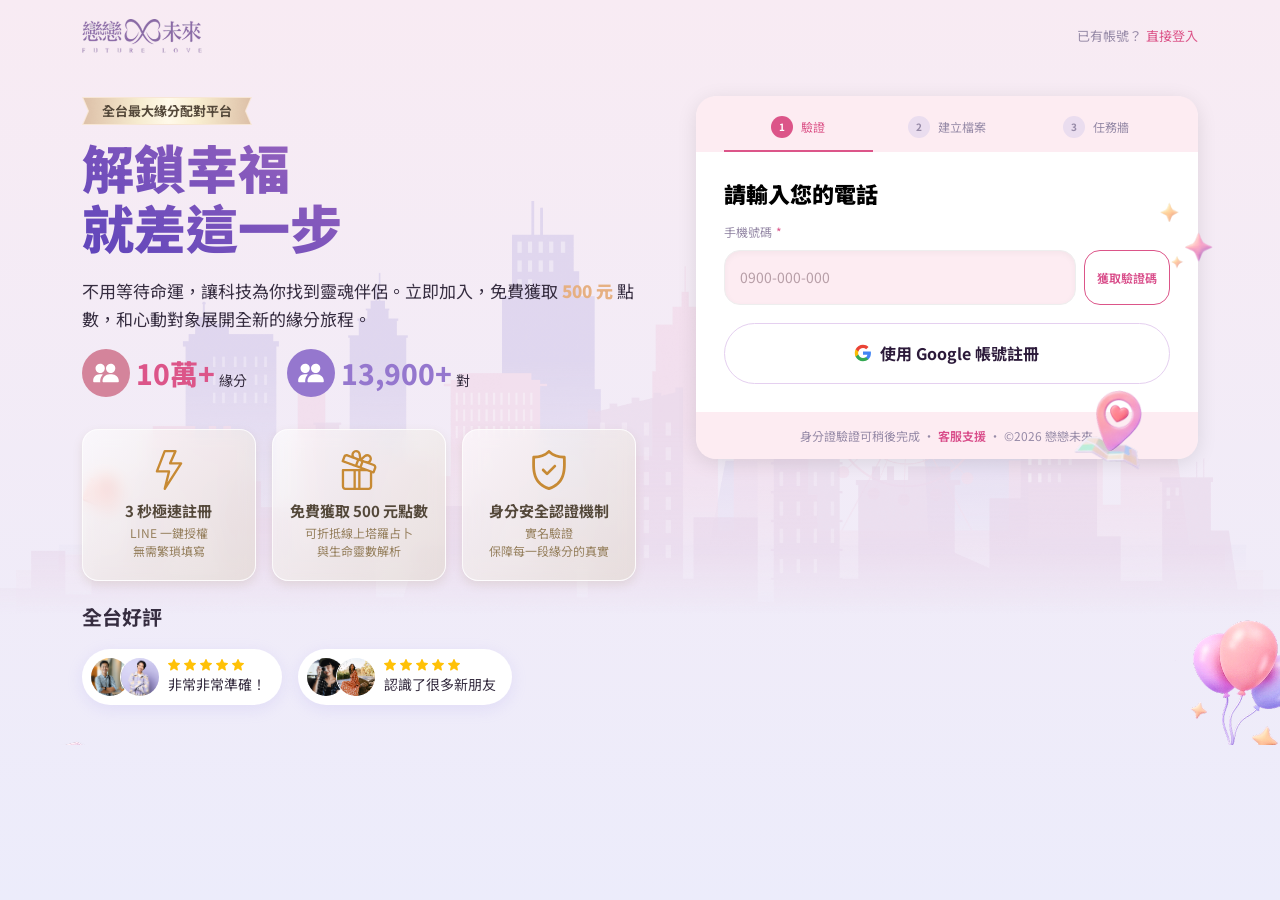
==== google-phone.html @ 45c9d051 "line, google註冊" ====
<!doctype html>
<html lang="zh-TW">
  <head>
    <meta charset="UTF-8" />
    <meta name="viewport" content="width=device-width, initial-scale=1.0" />
    <title>立即加入 - 戀戀未來</title>
    <link
      href="https://cdn.jsdelivr.net/npm/bootstrap@5.3.3/dist/css/bootstrap.min.css"
      rel="stylesheet"
    />
    <link
      href="https://cdn.jsdelivr.net/npm/bootstrap-icons@1.11.3/font/bootstrap-icons.min.css"
      rel="stylesheet"
    />
    <link
      href="https://fonts.googleapis.com/css2?family=Noto+Sans+TC:wght@400;500;600;700;900&display=swap"
      rel="stylesheet"
    />
    <link href="css/main.css" rel="stylesheet" />
  </head>
  <body>
    <!-- ── Navbar ── -->
    <nav class="navbar">
      <div class="container">
        <a class="navbar-logo" href="#">
          <img src="./assets/logo.png" alt="" />
        </a>
        <p class="navbar-action">已有帳號？<a href="" class="">直接登入</a></p>
      </div>
    </nav>

    <!-- ── Main Layout ── -->
    <main class="register-layout">
      <div class="container">
        <!-- Left: Hero Panel -->
        <aside class="register-hero">
          <div class="hero">
            <!-- Platform badge -->
            <span class="hero-badge">全台最大緣分配對平台</span>

            <!-- Main heading -->
            <h1 class="hero-title">解鎖幸福<br />就差這一步</h1>

            <!-- Description -->
            <p class="hero-desc">
              不用等待命運，讓科技為你找到靈魂伴侶。立即加入，免費獲取<span
                class="highlight"
              >
                500 元</span
              >
              點數，和心動對象展開全新的緣分旅程。
            </p>

            <!-- Stats -->
            <div class="hero-stats">
              <div class="hero-stat hero-stat-primary">
                <div class="hero-stat-icon">
                  <img src="./assets/people.svg" alt="" />
                </div>
                <div class="d-flex align-items-end gap-1">
                  <span class="hero-stat-number">10萬+</span>
                  <span class="hero-stat-label">緣分</span>
                </div>
              </div>
              <div class="hero-stat hero-stat-secondary">
                <div class="hero-stat-icon">
                  <img src="./assets/people.svg" alt="" />
                </div>
                <div class="d-flex align-items-end gap-1">
                  <span class="hero-stat-number">13,900+</span>
                  <span class="hero-stat-label">對</span>
                </div>
              </div>
            </div>

            <!-- Benefits -->
            <div class="hero-benefits">
              <div class="row">
                <div class="col-4">
                  <div class="hero-benefit">
                    <img
                      class="hero-benefit-icon"
                      src="./assets/light.svg"
                      alt=""
                    />
                    <h2 class="hero-benefit-title">3 秒極速註冊</h2>
                    <p class="hero-benefit-desc">
                      LINE 一鍵授權<br />無需繁瑣填寫
                    </p>
                  </div>
                </div>
                <div class="col-4">
                  <div class="hero-benefit">
                    <img
                      class="hero-benefit-icon"
                      src="./assets/gift.svg"
                      alt=""
                    />
                    <h2 class="hero-benefit-title">免費獲取 500 元點數</h2>
                    <p class="hero-benefit-desc">
                      可折抵線上塔羅占卜<br />與生命靈數解析
                    </p>
                  </div>
                </div>
                <div class="col-4">
                  <div class="hero-benefit">
                    <img
                      class="hero-benefit-icon"
                      src="./assets/safe.svg"
                      alt=""
                    />
                    <h2 class="hero-benefit-title">身分安全認證機制</h2>
                    <p class="hero-benefit-desc">
                      實名驗證<br />保障每一段緣分的真實
                    </p>
                  </div>
                </div>
              </div>
            </div>

            <!-- Rating -->
            <div class="hero-rating">
              <h3>全台好評</h3>
              <div class="hero-rating-wrapper">
                <div class="hero-rating-item">
                  <div class="hero-rating-avatars">
                    <div class="hero-rating-avatar">
                      <img src="./assets/avatar-1.jpg" alt="" />
                    </div>
                    <div class="hero-rating-avatar">
                      <img src="./assets/avatar-2.jpg" alt="" />
                    </div>
                  </div>
                  <div class="hero-rating-inner">
                    <div class="hero-rating-stars">
                      <img src="./assets/star.svg" alt="" />
                      <img src="./assets/star.svg" alt="" />
                      <img src="./assets/star.svg" alt="" />
                      <img src="./assets/star.svg" alt="" />
                      <img src="./assets/star.svg" alt="" />
                    </div>
                    <p>非常非常準確！</p>
                  </div>
                </div>
                <div class="hero-rating-item">
                  <div class="hero-rating-avatars">
                    <div class="hero-rating-avatar">
                      <img src="./assets/avatar-3.jpg" alt="" />
                    </div>
                    <div class="hero-rating-avatar">
                      <img src="./assets/avatar-4.jpg" alt="" />
                    </div>
                  </div>
                  <div class="hero-rating-inner">
                    <div class="hero-rating-stars">
                      <img src="./assets/star.svg" alt="" />
                      <img src="./assets/star.svg" alt="" />
                      <img src="./assets/star.svg" alt="" />
                      <img src="./assets/star.svg" alt="" />
                      <img src="./assets/star.svg" alt="" />
                    </div>
                    <p>認識了很多新朋友</p>
                  </div>
                </div>
              </div>
            </div>
          </div>
        </aside>

        <!-- Right: Registration Card -->
        <section class="register-panel">
          <div class="register-card">
            <div class="register-step">
              <div class="row">
                <div class="col-4">
                  <a href="" class="register-step-item active">
                    <span>1</span>
                    <p>驗證</p>
                  </a>
                </div>
                <div class="col-4">
                  <a href="" class="register-step-item">
                    <span>2</span>
                    <p>建立檔案</p>
                  </a>
                </div>
                <div class="col-4">
                  <a href="" class="register-step-item">
                    <span>3</span>
                    <p>任務牆</p>
                  </a>
                </div>
              </div>
            </div>

            <div class="register-card-body">
              <!-- Card header -->
              <div class="register-card-header">
                <h2 class="register-card-title">請輸入您的電話</h2>
              </div>

              <!-- Registration Form -->
              <form class="register-form" novalidate>
                <!-- Phone number -->
                <div class="form-group">
                  <label class="form-label" for="phone"
                    >手機號碼<span>*</span></label
                  >
                  <div class="form-group--inline">
                    <input
                      type="tel"
                      class="form-input"
                      id="phone"
                      placeholder="0900-000-000"
                      required
                    />
                    <button type="button" class="btn-verify">獲取驗證碼</button>
                  </div>
                </div>
                <!-- 驗證碼 -->
                <div class="form-group">
                  <label class="form-label" for="verify"
                    >驗證碼<span>*</span></label
                  >
                  <input
                    type="text"
                    class="form-input"
                    id="verify"
                    required
                    placeholder="請輸入驗證碼"
                  />
                  <p class="form-remark text-start">驗證碼有效時間 10 分鐘 </p>
                </div>

                <!-- Google login -->
              <button class="btn-social btn-social--google">
                <svg
                  width="18"
                  height="18"
                  viewBox="0 0 24 24"
                  aria-hidden="true"
                >
                  <path
                    fill="#4285F4"
                    d="M22.56 12.25c0-.78-.07-1.53-.2-2.25H12v4.26h5.92c-.26 1.37-1.04 2.53-2.21 3.31v2.77h3.57c2.08-1.92 3.28-4.74 3.28-8.09z"
                  />
                  <path
                    fill="#34A853"
                    d="M12 23c2.97 0 5.46-.98 7.28-2.66l-3.57-2.77c-.98.66-2.23 1.06-3.71 1.06-2.86 0-5.29-1.93-6.16-4.53H2.18v2.84C3.99 20.53 7.7 23 12 23z"
                  />
                  <path
                    fill="#FBBC05"
                    d="M5.84 14.09c-.22-.66-.35-1.36-.35-2.09s.13-1.43.35-2.09V7.07H2.18C1.43 8.55 1 10.22 1 12s.43 3.45 1.18 4.93l3.66-2.84z"
                  />
                  <path
                    fill="#EA4335"
                    d="M12 5.38c1.62 0 3.06.56 4.21 1.64l3.15-3.15C17.45 2.09 14.97 1 12 1 7.7 1 3.99 3.47 2.18 7.07l3.66 2.84c.87-2.6 3.3-4.53 6.16-4.53z"
                  />
                </svg>
                使用 Google 帳號註冊
              </button>
              </form>
            </div>

            <!-- Card footer -->
            <div class="register-card-footer">
              <span>身分證驗證可稍後完成 ·</span>
              <a href="#">客服支援 </a>
              <span class="separator">·</span>
              <span>©2026 戀戀未來</span>
            </div>
          </div>
        </section>
      </div>
      <img class="deco deco-1" src="./assets/decoration-1.png" alt="" />
      <img class="deco deco-2" src="./assets/decoration-2.png" alt="" />
      <img class="deco deco-3" src="./assets/decoration-3.png" alt="" />
      <img class="deco deco-4" src="./assets/decoration-4.png" alt="" />
      <img class="deco deco-5" src="./assets/decoration-5.png" alt="" />
      <img class="deco deco-6" src="./assets/decoration-6.png" alt="" />
    </main>

    <script src="https://cdn.jsdelivr.net/npm/bootstrap@5.3.3/dist/js/bootstrap.bundle.min.js"></script>
    <script src="./js/main.js"></script>
    <script>
      document
        .querySelector(".register-form")
        .addEventListener("submit", function (e) {
          e.preventDefault();
          window.location.href = "./step2.html";
        });
    </script>
  </body>
</html>
---- css/main.css ----
*,
*::before,
*::after {
  -webkit-box-sizing: border-box;
          box-sizing: border-box;
}

html {
  scroll-behavior: smooth;
}

body {
  font-family: "Noto Sans TC", "PingFang TC", "Microsoft JhengHei", sans-serif;
  font-size: 15px;
  color: #2C1A3A;
  background: -webkit-gradient(linear, left top, left bottom, from(#F8EBF3), to(#ECECFB));
  background: linear-gradient(to bottom, #F8EBF3 0%, #ECECFB 100%);
  min-height: 100vh;
  line-height: 1.65;
  -webkit-font-smoothing: antialiased;
}

a {
  color: #D94D8A;
  text-decoration: none;
  -webkit-transition: all 0.3s ease;
  transition: all 0.3s ease;
}

a:hover {
  opacity: 0.7;
}

img {
  max-width: 100%;
  height: auto;
}

h1, h2, h3, h4, h5, h6 {
  font-weight: 700;
  line-height: 1.2;
  color: #2C1A3A;
}

.point {
  padding: 2px 12px;
  border-radius: 100px;
  background: -webkit-gradient(linear, left top, right top, from(#DCBFA7), color-stop(33%, #F6EBCF), color-stop(50%, #FFF9E9), color-stop(67%, #F8EDCF), to(#DCBFA7));
  background: linear-gradient(to right, #DCBFA7 0%, #F6EBCF 33%, #FFF9E9 50%, #F8EDCF 67%, #DCBFA7 100%);
  color: #7A4800;
  font-weight: 700;
  font-size: 12px;
}

.get-point {
  display: -webkit-box;
  display: -ms-flexbox;
  display: flex;
  -webkit-box-align: center;
      -ms-flex-align: center;
          align-items: center;
  -webkit-box-pack: justify;
      -ms-flex-pack: justify;
          justify-content: space-between;
  padding: 8px 20px;
  border-radius: 12px;
  background: -webkit-gradient(linear, left top, right top, from(#DCBFA7), color-stop(33%, #F6EBCF), color-stop(50%, #FFF9E9), color-stop(67%, #F8EDCF), to(#DCBFA7));
  background: linear-gradient(to right, #DCBFA7 0%, #F6EBCF 33%, #FFF9E9 50%, #F8EDCF 67%, #DCBFA7 100%);
  margin-top: 20px;
}

.get-point p {
  font-size: 13px;
  font-weight: 700;
  color: #412900;
  margin: 0;
}

.get-point p .current {
  font-size: 16px;
  font-weight: normal;
  color: #8A5C00;
}

.side-menu {
  position: fixed;
  padding: 8px;
  background-color: #fff;
  border-radius: 12px 0 0 12px;
  -webkit-box-shadow: 0 4px 15px rgba(0, 0, 0, 0.1);
          box-shadow: 0 4px 15px rgba(0, 0, 0, 0.1);
  top: 50%;
  right: 0;
  -webkit-transform: translateY(-50%);
          transform: translateY(-50%);
}

.side-menu a {
  display: -webkit-box;
  display: -ms-flexbox;
  display: flex;
  -webkit-box-orient: vertical;
  -webkit-box-direction: normal;
      -ms-flex-direction: column;
          flex-direction: column;
  width: 70px;
  height: 70px;
  -webkit-box-align: center;
      -ms-flex-align: center;
          align-items: center;
  -webkit-box-pack: center;
      -ms-flex-pack: center;
          justify-content: center;
  gap: 4px;
  border-bottom: 1px solid #EEEEEE;
}

.side-menu a img {
  width: 36px;
}

.side-menu a span {
  font-size: 10px;
  color: #968AA7;
}

.side-menu a:last-child {
  border: 0;
}

@media screen and (max-width: 767px) {
  .side-menu {
    top: inherit;
    -webkit-transform: none;
            transform: none;
    bottom: 0;
    border-radius: 12px 12px 0 0;
    display: -webkit-box;
    display: -ms-flexbox;
    display: flex;
    width: 100%;
  }
  .side-menu a {
    width: 20%;
    height: 56px;
    border-right: 1px solid #EEEEEE;
    border-bottom: 0;
  }
  .side-menu a img {
    width: 28px;
  }
}

.register-layout {
  padding: 24px 0 40px;
  background-image: url(../assets/houses.png);
  background-size: 100%;
  background-position: center;
  background-repeat: no-repeat;
  position: relative;
  overflow: hidden;
}

.register-layout .container {
  display: -webkit-box;
  display: -ms-flexbox;
  display: flex;
  max-width: 1140px;
}

@media screen and (max-width: 767px) {
  .register-layout .container {
    -webkit-box-orient: vertical;
    -webkit-box-direction: normal;
        -ms-flex-direction: column;
            flex-direction: column;
  }
}

.deco {
  position: absolute;
  -webkit-filter: drop-shadow(0 4px 15px rgba(0, 0, 0, 0.1)) .deco-1;
          filter: drop-shadow(0 4px 15px rgba(0, 0, 0, 0.1)) .deco-1;
  filter-width: 8.54%;
  filter-top: 8.13vw;
  filter-left: 2.36vw;
}

.deco-2 {
  width: 6.43%;
  top: 29.44vw;
  left: 5vw;
}

.deco-3 {
  width: 8.54%;
  top: 51.81vw;
  left: 3.06vw;
}

.deco-4 {
  width: 5.69%;
  top: 9.17vw;
  right: 4.58vw;
}

.deco-5 {
  width: 7.36%;
  top: 23.61vw;
  right: 9.51vw;
}

.deco-6 {
  width: 9.38%;
  top: 41.88vw;
  right: -1.18vw;
}

@media screen and (max-width: 767px) {
  .deco {
    display: none;
  }
  .deco-1 {
    width: 24%;
  }
  .deco-2 {
    width: 18%;
  }
  .deco-3 {
    width: 24%;
  }
  .deco-4 {
    width: 15%;
  }
  .deco-5 {
    width: 21%;
  }
  .deco-6 {
    width: 27%;
  }
}

.register-hero {
  width: 55%;
  padding-right: 60px;
}

@media screen and (max-width: 767px) {
  .register-hero {
    width: 100%;
    padding: 0;
    margin-bottom: 40px;
  }
}

.register-panel {
  width: 45%;
}

@media screen and (max-width: 767px) {
  .register-panel {
    width: 100%;
  }
}

.navbar {
  -webkit-transition: all 0.3s ease;
  transition: all 0.3s ease;
  height: 72px;
  position: -webkit-sticky;
  position: sticky;
  top: 0;
  z-index: 10;
}

.navbar .container {
  display: -webkit-box;
  display: -ms-flexbox;
  display: flex;
  -webkit-box-align: center;
      -ms-flex-align: center;
          align-items: center;
  -webkit-box-pack: justify;
      -ms-flex-pack: justify;
          justify-content: space-between;
  height: 100%;
}

.navbar-logo {
  display: block;
  width: 120px;
}

.navbar-logo > img {
  width: 100%;
}

.navbar-action {
  display: -webkit-box;
  display: -ms-flexbox;
  display: flex;
  -webkit-box-align: center;
      -ms-flex-align: center;
          align-items: center;
  gap: 4px;
  margin: 0;
  font-size: 13px;
  color: #968AA7;
}

.navbar-action a {
  color: #DC5589;
}

.navbar.scrolldown {
  background-color: #F8EBF3;
}

.hero {
  position: relative;
  z-index: 1;
  width: 100%;
}

.hero-badge {
  padding: 4px 20px;
  font-size: 13px;
  font-weight: 700;
  color: #54483A;
  background-image: url(../assets/title-bg.png);
  background-size: contain;
  background-position: center;
  background-repeat: no-repeat;
  margin-bottom: 12px;
  display: block;
  width: -webkit-fit-content;
  width: -moz-fit-content;
  width: fit-content;
}

.hero-title {
  font-size: 52px;
  font-weight: 900;
  line-height: 1.15;
  color: #2C1A3A;
  margin-bottom: 20px;
  background: linear-gradient(30deg, #5e44bb 0%, #bf78be 100%);
  background-clip: text;
  -webkit-background-clip: text;
  color: transparent;
}

.hero-desc {
  font-size: 17px;
  margin-bottom: 16px;
  color: #362D40;
}

.hero-desc .highlight {
  color: #E6B082;
  font-weight: 900;
}

.hero-stats {
  display: -webkit-box;
  display: -ms-flexbox;
  display: flex;
  -webkit-box-align: center;
      -ms-flex-align: center;
          align-items: center;
  gap: 40px;
  margin-bottom: 32px;
}

.hero-stat {
  display: -webkit-box;
  display: -ms-flexbox;
  display: flex;
  -webkit-box-align: center;
      -ms-flex-align: center;
          align-items: center;
  gap: 6px;
}

.hero-stat-icon {
  width: 48px;
  height: 48px;
  border-radius: 50%;
  display: -webkit-box;
  display: -ms-flexbox;
  display: flex;
  -webkit-box-align: center;
      -ms-flex-align: center;
          align-items: center;
  -webkit-box-pack: center;
      -ms-flex-pack: center;
          justify-content: center;
}

.hero-stat-icon img {
  width: 28px;
}

.hero-stat-number {
  font-size: 28px;
  font-weight: 800;
  line-height: 1;
}

.hero-stat-label {
  font-size: 14px;
  color: #362D40;
  line-height: 1;
}

.hero-stat-primary .hero-stat-icon {
  background-color: #D4849B;
}

.hero-stat-primary .hero-stat-number {
  color: #DC5589;
}

.hero-stat-secondary .hero-stat-icon {
  background-color: #9577CE;
}

.hero-stat-secondary .hero-stat-number {
  color: #9577CE;
}

.hero-benefits {
  width: 100%;
  margin-bottom: 24px;
}

.hero-benefits .row {
  margin-left: -8px;
  margin-right: -8px;
}

.hero-benefits .row > div {
  padding-left: 8px;
  padding-right: 8px;
}

.hero-benefit {
  background: linear-gradient(-45deg, rgba(227, 218, 207, 0.6) 0%, rgba(255, 255, 255, 0.6) 100%);
  -webkit-backdrop-filter: blur(8px);
          backdrop-filter: blur(8px);
  border: 1px solid rgba(255, 255, 255, 0.8);
  border-radius: 16px;
  padding: 20px 12px;
  text-align: center;
  -webkit-box-flex: 1;
      -ms-flex: 1;
          flex: 1;
  -webkit-transition: all 0.3s ease;
  transition: all 0.3s ease;
  -webkit-box-shadow: 0 4px 10px rgba(153, 133, 94, 0.16);
          box-shadow: 0 4px 10px rgba(153, 133, 94, 0.16);
  display: -webkit-box;
  display: -ms-flexbox;
  display: flex;
  -webkit-box-orient: vertical;
  -webkit-box-direction: normal;
      -ms-flex-direction: column;
          flex-direction: column;
  -webkit-box-align: center;
      -ms-flex-align: center;
          align-items: center;
}

.hero-benefit:hover {
  -webkit-transform: translateY(-2px);
          transform: translateY(-2px);
}

.hero-benefit-icon {
  font-size: 40px;
  margin-bottom: 12px;
  display: block;
}

.hero-benefit-title {
  font-size: 15px;
  font-weight: 700;
  color: #54483A;
  margin-bottom: 4px;
}

.hero-benefit-desc {
  font-size: 12px;
  color: #96805E;
  line-height: 1.5;
  margin: 0;
}

.hero-rating h3 {
  font-size: 20px;
  font-weight: 700;
  color: #362D40;
  margin-bottom: 20px;
}

.hero-rating-wrapper {
  display: -webkit-box;
  display: -ms-flexbox;
  display: flex;
  gap: 16px;
}

.hero-rating-item {
  border-radius: 100px;
  background-color: #fff;
  padding: 8px 16px 8px 8px;
  -webkit-box-shadow: 0 4px 15px rgba(170, 158, 242, 0.2);
          box-shadow: 0 4px 15px rgba(170, 158, 242, 0.2);
  display: -webkit-box;
  display: -ms-flexbox;
  display: flex;
  -webkit-box-align: center;
      -ms-flex-align: center;
          align-items: center;
  gap: 8px;
}

.hero-rating-avatars {
  display: -webkit-box;
  display: -ms-flexbox;
  display: flex;
}

.hero-rating-avatar {
  width: 40px;
  height: 40px;
  border-radius: 50%;
  position: relative;
  border: 1px solid #fff;
  overflow: hidden;
}

.hero-rating-avatar > img {
  position: absolute;
  width: 100%;
  height: 100%;
  -o-object-fit: cover;
     object-fit: cover;
  top: 0;
  left: 0;
}

.hero-rating-avatar:nth-child(2) {
  margin-left: -10px;
}

.hero-rating-stars {
  display: -webkit-box;
  display: -ms-flexbox;
  display: flex;
  gap: 4px;
  margin-bottom: 2px;
}

.hero-rating-stars > img {
  width: 12px;
}

.hero-rating-inner p {
  font-size: 14px;
  margin: 0;
  color: #362D40;
}

@media screen and (max-width: 767px) {
  .hero-stats {
    gap: 16px;
  }
  .hero-stats-number {
    font-size: 22px;
  }
  .hero-stat-icon {
    width: 32px;
    height: 32px;
  }
  .hero-stat-icon img {
    width: 16px;
  }
  .hero-benefits .row {
    margin-left: -4px;
    margin-right: -4px;
  }
  .hero-benefits .row > div {
    padding-left: 4px;
    padding-right: 4px;
  }
  .hero-benefit {
    padding: 12px 8px;
    height: 100%;
  }
  .hero-benefit-desc {
    font-size: 10px;
  }
  .hero-desc {
    font-size: 14px;
  }
  .hero-rating h3 {
    margin-bottom: 12px;
  }
  .hero-rating-wrapper {
    -webkit-box-orient: vertical;
    -webkit-box-direction: normal;
        -ms-flex-direction: column;
            flex-direction: column;
    gap: 12px;
  }
}

.btn-social {
  display: -webkit-inline-box;
  display: -ms-inline-flexbox;
  display: inline-flex;
  -webkit-box-align: center;
      -ms-flex-align: center;
          align-items: center;
  -webkit-box-pack: center;
      -ms-flex-pack: center;
          justify-content: center;
  gap: 8px;
  width: 100%;
  padding: 16px 20px;
  border-radius: 9999px;
  font-size: 16px;
  font-weight: 700;
  border: none;
  cursor: pointer;
  -webkit-transition: all 0.3s ease;
  transition: all 0.3s ease;
  text-decoration: none;
}

.btn-social > img {
  width: 18px;
}

.btn-social--line {
  color: #FFFFFF;
  background: -webkit-gradient(linear, left top, right top, from(#67CC92), to(#B1D17D));
  background: linear-gradient(to right, #67CC92 0%, #B1D17D 100%);
}

.btn-social--line:hover {
  background-color: #05A847;
  color: #FFFFFF;
  -webkit-transform: translateY(-1px);
          transform: translateY(-1px);
  -webkit-box-shadow: 0 4px 12px rgba(6, 199, 85, 0.35);
          box-shadow: 0 4px 12px rgba(6, 199, 85, 0.35);
}

.btn-social--line:active {
  -webkit-transform: translateY(0);
          transform: translateY(0);
}

.btn-social--google {
  background-color: #FFFFFF;
  color: #2C1A3A;
  border: 1.5px solid #E5D0F0;
}

.btn-social--google:hover {
  background-color: #EDE6F5;
  border-color: #F8D0E6;
  -webkit-transform: translateY(-1px);
          transform: translateY(-1px);
}

.btn-cta {
  display: -webkit-inline-box;
  display: -ms-inline-flexbox;
  display: inline-flex;
  -webkit-box-align: center;
      -ms-flex-align: center;
          align-items: center;
  -webkit-box-pack: center;
      -ms-flex-pack: center;
          justify-content: center;
  width: 100%;
  padding: 14px 24px;
  border-radius: 9999px;
  font-size: 15px;
  font-weight: 700;
  font-family: "Noto Sans TC", "PingFang TC", "Microsoft JhengHei", sans-serif;
  border: none;
  cursor: pointer;
  -webkit-transition: all 0.3s ease;
  transition: all 0.3s ease;
  text-decoration: none;
}

.btn-cta--primary {
  background: -webkit-gradient(linear, left top, right top, from(#ED5D7F), to(#A263DF));
  background: linear-gradient(to right, #ED5D7F 0%, #A263DF 100%);
  color: #FFFFFF;
  -webkit-box-shadow: 0 4px 16px rgba(217, 77, 138, 0.4);
          box-shadow: 0 4px 16px rgba(217, 77, 138, 0.4);
}

.btn-cta--primary > img {
  width: 16px;
}

.btn-cta--primary:hover {
  background: linear-gradient(135deg, #C23D78, #D94D8A);
  -webkit-transform: translateY(-2px);
          transform: translateY(-2px);
  -webkit-box-shadow: 0 6px 20px rgba(217, 77, 138, 0.5);
          box-shadow: 0 6px 20px rgba(217, 77, 138, 0.5);
  color: #FFFFFF;
}

.btn-cta--primary:active {
  -webkit-transform: translateY(0);
          transform: translateY(0);
  -webkit-box-shadow: 0 4px 16px rgba(217, 77, 138, 0.4);
          box-shadow: 0 4px 16px rgba(217, 77, 138, 0.4);
}

.btn-cta--primary:disabled {
  opacity: 0.6;
  cursor: not-allowed;
  -webkit-transform: none;
          transform: none;
}

.btn-cta--outline {
  background: transparent;
  color: #D94D8A;
  border: 2px solid #D94D8A;
}

.btn-cta--outline:hover {
  background: #FEF8FB;
  color: #C23D78;
}

.btn-verify {
  -ms-flex-negative: 0;
      flex-shrink: 0;
  padding: 12px;
  color: #D94D8A;
  background-color: transparent;
  border: 1.5px solid #DC5589;
  font-size: 12px;
  font-weight: 600;
  font-family: "Noto Sans TC", "PingFang TC", "Microsoft JhengHei", sans-serif;
  cursor: pointer;
  -webkit-transition: all 0.3s ease;
  transition: all 0.3s ease;
  white-space: nowrap;
  height: 55px;
  border-radius: 16px;
}

.btn-verify:hover {
  background-color: #F8D0E6;
  border-color: #F0A0C0;
}

.btn-back {
  display: -webkit-inline-box;
  display: -ms-inline-flexbox;
  display: inline-flex;
  -webkit-box-align: center;
      -ms-flex-align: center;
          align-items: center;
  gap: 6px;
  color: #9B7EB8;
  font-size: 13px;
  font-weight: 500;
  background: none;
  border: none;
  padding: 0;
  cursor: pointer;
  font-family: "Noto Sans TC", "PingFang TC", "Microsoft JhengHei", sans-serif;
  -webkit-transition: all 0.3s ease;
  transition: all 0.3s ease;
  text-decoration: none;
}

.btn-back:hover {
  color: #D94D8A;
}

.btn-tag {
  display: -webkit-inline-box;
  display: -ms-inline-flexbox;
  display: inline-flex;
  -webkit-box-align: center;
      -ms-flex-align: center;
          align-items: center;
  padding: 8px 12px;
  border-radius: 9999px;
  font-size: 12px;
  font-weight: 500;
  color: #362D40;
  border: 1.5px solid #EEEEEE;
  background-color: transparent;
  cursor: pointer;
  -webkit-transition: all 0.3s ease;
  transition: all 0.3s ease;
}

.btn-tag:hover {
  border-color: #F8D0E6;
  color: #D94D8A;
}

.btn-tag--selected {
  background-color: #FCF0F7;
  color: #D94D8A;
  border-color: #F8D0E6;
  font-weight: 600;
}

.btn-back {
  display: block;
  width: -webkit-fit-content;
  width: -moz-fit-content;
  width: fit-content;
  color: #968AA7;
  font-size: 11px;
  margin: 12px auto 0;
}

.interest-tags--maxed .btn-tag:not(.btn-tag--selected) {
  opacity: 0.35;
  cursor: not-allowed;
  pointer-events: none;
}

.btn-outline {
  display: -webkit-box;
  display: -ms-flexbox;
  display: flex;
  padding: 13px;
  border-radius: 100px;
  background-color: #fff;
  border: 1.5px solid #EEEEEE;
  width: 100%;
  margin-top: 24px;
  -webkit-box-pack: center;
      -ms-flex-pack: center;
          justify-content: center;
  font-size: 14px;
  font-weight: 700;
  color: #000;
}

.form-group {
  margin-bottom: 18px;
}

.form-group--inline {
  display: -webkit-box;
  display: -ms-flexbox;
  display: flex;
  gap: 8px;
  -webkit-box-align: center;
      -ms-flex-align: center;
          align-items: center;
}

.form-group--hidden {
  display: none;
}

.form-group--reveal {
  -webkit-animation: slideDown 0.3s ease forwards;
          animation: slideDown 0.3s ease forwards;
}

.form-label {
  display: block;
  font-size: 12px;
  color: #968AA7;
  margin-bottom: 8px;
}

.form-label > span {
  color: #DC5589;
  margin-left: 4px;
}

.form-input {
  width: 100%;
  padding: 15px;
  background-color: #FDECF2;
  border: 1px solid #EEEEEE;
  border-radius: 16px;
  font-size: 14px;
  color: #362D40;
  outline: none;
  -webkit-transition: all 0.3s ease;
  transition: all 0.3s ease;
  -webkit-box-shadow: inset 0 2px 6px rgba(0, 0, 0, 0.04);
          box-shadow: inset 0 2px 6px rgba(0, 0, 0, 0.04);
  -moz-appearance: none;
       appearance: none;
  -webkit-appearance: none;
}

.form-input::-webkit-input-placeholder {
  color: #B79EA7;
}

.form-input:-ms-input-placeholder {
  color: #B79EA7;
}

.form-input::-ms-input-placeholder {
  color: #B79EA7;
}

.form-input::placeholder {
  color: #B79EA7;
}

.form-input:focus {
  border-color: #F0A0C0;
  background-color: #FFFFFF;
  -webkit-box-shadow: 0 0 0 3px rgba(217, 77, 138, 0.1);
          box-shadow: 0 0 0 3px rgba(217, 77, 138, 0.1);
}

.form-input--error {
  border-color: #E55555;
}

.form-input--error:focus {
  -webkit-box-shadow: 0 0 0 3px rgba(229, 85, 85, 0.15);
          box-shadow: 0 0 0 3px rgba(229, 85, 85, 0.15);
}

.form-select {
  background-image: url("data:image/svg+xml,%3Csvg xmlns='http://www.w3.org/2000/svg' width='12' height='8' viewBox='0 0 12 8'%3E%3Cpath d='M1 1l5 5 5-5' stroke='%239B7EB8' stroke-width='1.5' fill='none' stroke-linecap='round'/%3E%3C/svg%3E");
  background-repeat: no-repeat;
  background-position: right 14px center;
  padding-right: 36px;
  cursor: pointer;
}

.form-check {
  display: -webkit-box;
  display: -ms-flexbox;
  display: flex;
  -webkit-box-align: start;
      -ms-flex-align: start;
          align-items: flex-start;
  gap: 8px;
  margin-bottom: 18px;
}

.form-check-input {
  width: 16px;
  height: 16px;
  -ms-flex-negative: 0;
      flex-shrink: 0;
  margin-top: 2px;
  accent-color: #D94D8A;
  cursor: pointer;
}

.form-check-label {
  font-size: 12px;
  color: #362D40;
  line-height: 1.6;
  cursor: pointer;
}

.form-check-label a {
  color: #D94D8A;
  font-weight: 600;
}

.form-check-label a:hover {
  text-decoration: underline;
}

.form-remark {
  text-align: center;
  margin-top: 12px;
  margin-bottom: 0;
  font-size: 11px;
  color: #968AA7;
}

.form-row {
  display: -ms-grid;
  display: grid;
  -ms-grid-columns: 1fr 1fr;
      grid-template-columns: 1fr 1fr;
  gap: 10px;
}

.form-error {
  font-size: 11px;
  color: #E55555;
  margin-top: 4px;
}

.form-hint {
  font-size: 11px;
  color: #9B7EB8;
  margin-top: 4px;
}

.form-coupon-head {
  display: -webkit-box;
  display: -ms-flexbox;
  display: flex;
  -webkit-box-align: center;
      -ms-flex-align: center;
          align-items: center;
  gap: 8px;
  width: 100%;
  background-color: transparent;
  padding: 0;
  border: 0;
  cursor: pointer;
}

.form-coupon-head p {
  font-size: 13px;
  font-weight: 700;
  margin: 0;
  color: #81579F;
  -webkit-box-flex: 1;
      -ms-flex: 1;
          flex: 1;
  text-align: left;
}

.form-coupon-head.active .form-coupon-arrow {
  -webkit-transform: rotate(180deg);
          transform: rotate(180deg);
}

.form-coupon-icon {
  width: 16px;
}

.form-coupon-arrow {
  width: 16px;
  -webkit-transition: all 0.3s ease;
  transition: all 0.3s ease;
}

.form-coupon .form-group {
  max-height: 0;
  overflow: hidden;
  -webkit-transition: max-height 0.35s ease, padding 0.35s ease, margin-top 0.35s ease;
  transition: max-height 0.35s ease, padding 0.35s ease, margin-top 0.35s ease;
  padding: 0;
  border-radius: 20px;
  border: 1.5px solid transparent;
  margin-top: 0;
}

.form-coupon .form-group.is-open {
  max-height: 300px;
  padding: 20px;
  border-color: #EEEEEE;
  margin-top: 12px;
}

.form-coupon .form-group > span {
  font-size: 12px;
  margin-top: 8px;
  display: block;
  color: #968AA7;
}

.form-coupon .form-group > span .highlight {
  color: #DC5589;
  font-weight: 700;
}

textarea.form-input {
  resize: vertical;
  min-height: 80px;
  line-height: 1.6;
}

@-webkit-keyframes slideDown {
  from {
    opacity: 0;
    -webkit-transform: translateY(-8px);
            transform: translateY(-8px);
  }
  to {
    opacity: 1;
    -webkit-transform: translateY(0);
            transform: translateY(0);
  }
}

@keyframes slideDown {
  from {
    opacity: 0;
    -webkit-transform: translateY(-8px);
            transform: translateY(-8px);
  }
  to {
    opacity: 1;
    -webkit-transform: translateY(0);
            transform: translateY(0);
  }
}

.step-indicator {
  display: -webkit-box;
  display: -ms-flexbox;
  display: flex;
  -webkit-box-align: center;
      -ms-flex-align: center;
          align-items: center;
  -webkit-box-pack: center;
      -ms-flex-pack: center;
          justify-content: center;
  margin-bottom: 28px;
  gap: 0;
  padding-top: 16px;
}

.step-indicator-item {
  display: -webkit-box;
  display: -ms-flexbox;
  display: flex;
  -webkit-box-orient: vertical;
  -webkit-box-direction: normal;
      -ms-flex-direction: column;
          flex-direction: column;
  -webkit-box-align: center;
      -ms-flex-align: center;
          align-items: center;
  position: relative;
  -webkit-box-flex: 1;
      -ms-flex: 1;
          flex: 1;
}

.step-indicator-item:not(:last-child)::after {
  content: '';
  position: absolute;
  top: 16px;
  left: 50%;
  width: 100%;
  height: 2px;
  background-color: #E5D0F0;
  z-index: 0;
  -webkit-transform: translateX(0);
          transform: translateX(0);
}

.step-indicator-item--done .step-indicator-circle {
  background: #D94D8A;
  border-color: #D94D8A;
  color: #FFFFFF;
}

.step-indicator-item--done .step-indicator-label {
  color: #D94D8A;
}

.step-indicator-item--done::after {
  background: #D94D8A;
}

.step-indicator-item--active .step-indicator-circle {
  background: #FFFFFF;
  border-color: #D94D8A;
  color: #D94D8A;
  -webkit-box-shadow: 0 0 0 4px rgba(217, 77, 138, 0.15);
          box-shadow: 0 0 0 4px rgba(217, 77, 138, 0.15);
}

.step-indicator-item--active .step-indicator-label {
  color: #D94D8A;
  font-weight: 700;
}

.step-indicator-circle {
  width: 32px;
  height: 32px;
  border-radius: 50%;
  border: 2px solid #EEEEEE;
  background: #FFFFFF;
  color: #968AA7;
  font-size: 13px;
  font-weight: 700;
  display: -webkit-box;
  display: -ms-flexbox;
  display: flex;
  -webkit-box-align: center;
      -ms-flex-align: center;
          align-items: center;
  -webkit-box-pack: center;
      -ms-flex-pack: center;
          justify-content: center;
  position: relative;
  z-index: 1;
  -webkit-transition: all 0.3s ease;
  transition: all 0.3s ease;
  margin-bottom: 6px;
}

.step-indicator-label {
  font-size: 11px;
  font-weight: 500;
  color: #968AA7;
  white-space: nowrap;
  -webkit-transition: all 0.3s ease;
  transition: all 0.3s ease;
}

.register-step {
  padding: 8px 28px 0;
  border-radius: 20px 20px 0 0;
  background-color: #FDECF2;
}

.register-step .row {
  margin: 0;
}

.register-step .row > div {
  padding: 0;
}

.register-step-item {
  display: -webkit-box;
  display: -ms-flexbox;
  display: flex;
  -webkit-box-align: center;
      -ms-flex-align: center;
          align-items: center;
  -webkit-box-pack: center;
      -ms-flex-pack: center;
          justify-content: center;
  gap: 8px;
  border-bottom: 2px solid transparent;
  padding: 12px 0;
}

.register-step-item span {
  display: block;
  width: 22px;
  height: 22px;
  border-radius: 50%;
  display: -webkit-box;
  display: -ms-flexbox;
  display: flex;
  -webkit-box-align: center;
      -ms-flex-align: center;
          align-items: center;
  -webkit-box-pack: center;
      -ms-flex-pack: center;
          justify-content: center;
  background-color: #EADDEF;
  font-size: 10px;
  font-weight: 700;
  color: #968AA7;
}

.register-step-item p {
  margin: 0;
  font-size: 12px;
  color: #968AA7;
}

.register-step-item.active {
  border-color: #DC5589;
}

.register-step-item.active span {
  background-color: #DC5589;
  color: #fff;
}

.register-step-item.active p {
  color: #DC5589;
}

.register-card {
  border-radius: 22px;
  -webkit-box-shadow: 0 4px 20px rgba(0, 0, 0, 0.1);
          box-shadow: 0 4px 20px rgba(0, 0, 0, 0.1);
  width: 100%;
  background-color: #fff;
}

.register-card-body {
  padding: 28px;
}

.register-card-new {
  display: -webkit-box;
  display: -ms-flexbox;
  display: flex;
  -webkit-box-align: center;
      -ms-flex-align: center;
          align-items: center;
  padding: 10px 14px;
  border-radius: 14px;
  gap: 10px;
  background: -webkit-gradient(linear, left top, right top, from(#DCBFA7), color-stop(33%, #F6EBCF), color-stop(50%, #FFF9E9), color-stop(67%, #F8EDCF), to(#DCBFA7));
  background: linear-gradient(to right, #DCBFA7 0%, #F6EBCF 33%, #FFF9E9 50%, #F8EDCF 67%, #DCBFA7 100%);
  margin-bottom: 12px;
}

.register-card-new > img {
  width: 40px;
}

.register-card-new-wrapper {
  width: calc(100% - 40px - 10px);
}

.register-card-new-wrapper h3 {
  color: #7A4800;
  margin-bottom: 4px;
  font-weight: 700;
  font-size: 15px;
}

.register-card-new-wrapper p {
  margin: 0;
  font-size: 12px;
  color: #A06820;
}

.register-card-title {
  font-size: 22px;
  font-weight: 900;
  color: #000;
  margin-bottom: 4px;
}

.register-card-subtitle {
  font-size: 13px;
  color: #968AA7;
  margin-bottom: 12px;
}

.register-card-footer {
  text-align: center;
  font-size: 12px;
  color: #9B7EB8;
  padding: 14px 24px;
  background-color: #FDECF2;
  border-radius: 0 0 20px 20px;
  color: #968AA7;
}

.register-card-footer a {
  color: #D94D8A;
  font-weight: 600;
}

.register-card-footer a:hover {
  text-decoration: underline;
}

.register-divider {
  margin-top: 16px;
  display: -webkit-box;
  display: -ms-flexbox;
  display: flex;
  -webkit-box-align: center;
      -ms-flex-align: center;
          align-items: center;
  gap: 12px;
  margin: 16px 0;
  color: #968AA7;
  font-size: 12px;
}

.register-divider::before, .register-divider::after {
  content: '';
  -webkit-box-flex: 1;
      -ms-flex: 1;
          flex: 1;
  height: 1px;
  background-color: #EADDEF;
}

.register-form {
  margin-top: 16px;
}

.preference-tabs .row {
  margin-left: -6px;
  margin-right: -6px;
}

.preference-tabs .row > div {
  padding-left: 6px;
  padding-right: 6px;
}

.preference-tabs-item {
  width: 100%;
  text-align: center;
  font-size: 14px;
  font-weight: 700;
  cursor: pointer;
  -webkit-transition: all 0.3s ease;
  transition: all 0.3s ease;
  background-color: #FDECF2;
  border: 1px solid #EEEEEE;
  border-radius: 12px;
  padding: 14px;
  border-radius: 12px;
  color: #968AA7;
}

.preference-tabs-item svg path {
  stroke: #968AA7;
}

.preference-tabs-item--active {
  color: #DC5589;
  -webkit-box-shadow: 0 4px 15px rgba(251, 101, 139, 0.2);
          box-shadow: 0 4px 15px rgba(251, 101, 139, 0.2);
  border-color: #DC5589;
}

.preference-tabs-item--active svg path {
  stroke: #DC5589;
}

.preference-tabs-item:hover:not(.preference-tabs-item--active) {
  color: #5B3F78;
}

.preference-options {
  display: none;
}

.preference-options.active {
  display: block;
}

.preference-options .row {
  margin-left: -6px;
  margin-right: -6px;
}

.preference-options .row > div {
  padding-left: 6px;
  padding-right: 6px;
}

.preference-options-item {
  width: 100%;
  text-align: center;
  font-size: 14px;
  font-weight: 700;
  cursor: pointer;
  -webkit-transition: all 0.3s ease;
  transition: all 0.3s ease;
  background-color: #FDECF2;
  border: 1px solid #EEEEEE;
  border-radius: 12px;
  padding: 14px;
  border-radius: 12px;
  color: #968AA7;
  margin-bottom: 10px;
  text-align: center;
  -webkit-box-orient: vertical;
  -webkit-box-direction: normal;
      -ms-flex-direction: column;
          flex-direction: column;
  display: -webkit-box;
  display: -ms-flexbox;
  display: flex;
  -webkit-box-align: center;
      -ms-flex-align: center;
          align-items: center;
}

.preference-options-item:hover {
  border-color: #F0A0C0;
  background: #FEF8FB;
}

.preference-options-item--selected {
  color: #DC5589;
  -webkit-box-shadow: 0 4px 15px rgba(251, 101, 139, 0.2);
          box-shadow: 0 4px 15px rgba(251, 101, 139, 0.2);
  border-color: #DC5589;
  background-color: #fff;
}

.preference-options-item-icon {
  width: 60px;
}

.preference-options-item-label {
  font-size: 16px;
  font-weight: 600;
  color: #362D40;
}

.preference-options-item-desc {
  font-size: 11px;
  color: #968AA7;
}

.matching {
  text-align: center;
  margin-top: 80px;
}

.matching-animation {
  margin-bottom: 32px;
  overflow: hidden;
}

.matching-animation-wrapper {
  display: -webkit-box;
  display: -ms-flexbox;
  display: flex;
  gap: 24px;
  -webkit-box-align: end;
      -ms-flex-align: end;
          align-items: flex-end;
  -webkit-box-pack: center;
      -ms-flex-pack: center;
          justify-content: center;
  -webkit-transition: all 0.3s ease;
  transition: all 0.3s ease;
  height: 160px;
}

.matching-animation-wrapper img {
  width: 100px;
  opacity: 0.2;
  -webkit-transition: all 0.3s ease;
  transition: all 0.3s ease;
}

.matching-animation-wrapper img.active {
  width: 160px;
  opacity: 1;
}

.matching-success {
  margin-top: 80px;
  display: -webkit-box;
  display: -ms-flexbox;
  display: flex;
  -webkit-box-pack: center;
      -ms-flex-pack: center;
          justify-content: center;
  gap: 28px;
  margin-bottom: 32px;
  position: relative;
}

.matching-success-avatar-pic {
  width: 80px;
  height: 80px;
  border-radius: 50%;
  position: relative;
  background-color: #fff;
  margin-bottom: 5px;
  -webkit-box-shadow: 0 4px 15px rgba(0, 0, 0, 0.1);
          box-shadow: 0 4px 15px rgba(0, 0, 0, 0.1);
  border: 3px solid #fff;
  overflow: hidden;
}

.matching-success-avatar-pic > img {
  position: absolute;
  width: 100%;
  height: 100%;
  -o-object-fit: cover;
     object-fit: cover;
  top: 0;
  left: 0;
}

.matching-success-avatar p {
  text-align: center;
  font-size: 14px;
  font-weight: 700;
  margin: 0;
  color: #362D40;
}

.matching-success-avatar.partner .matching-success-avatar-pic {
  border-color: #DC5589;
}

.matching-success-avatar.partner p {
  color: #DC5589;
}

.matching-success .heart {
  position: absolute;
  width: 68px;
  left: 50%;
  top: 20px;
  -webkit-transform: translateX(-50%);
          transform: translateX(-50%);
}

.matching h3 {
  color: #9577CE;
  font-weight: 700;
  font-size: 20px;
  margin-bottom: 4px;
}

.matching h4 {
  color: #81579F;
  font-size: 28px;
}

.matching p {
  font-size: 12px;
  color: #968AA7;
  margin-bottom: 20px;
}

.matching .btn-outline {
  width: -webkit-fit-content;
  width: -moz-fit-content;
  width: fit-content;
  margin: 0 auto;
  padding: 13px 32px;
}

.matching .matched {
  position: relative;
  z-index: 0;
  width: 140px;
  height: 140px;
  margin: 80px auto 32px;
}

.matching .matched-wrapper {
  width: 100%;
  height: 100%;
  border-radius: 50%;
  background-color: #fff;
  border: 3px solid #DC5589;
  display: -webkit-box;
  display: -ms-flexbox;
  display: flex;
  -webkit-box-align: end;
      -ms-flex-align: end;
          align-items: flex-end;
  -webkit-box-pack: center;
      -ms-flex-pack: center;
          justify-content: center;
  overflow: hidden;
}

.matching .matched-wrapper > img {
  width: 120px;
}

.matching .matched::before, .matching .matched::after {
  position: absolute;
  content: "";
  border-radius: 50%;
  top: 50%;
  left: 50%;
  -webkit-transform: translate(-50%, -50%);
          transform: translate(-50%, -50%);
  z-index: -1;
}

.matching .matched::after {
  width: 156px;
  height: 156px;
  background-color: #f3d3df;
}

.matching .matched::before {
  width: 172px;
  height: 172px;
  background-color: #FDECF2;
}

.register-panel.preference .register-card-body {
  display: none;
  overflow: hidden;
}

.register-panel.preference .register-card-body.active {
  display: block;
}

.task-card {
  background: #FFFFFF;
  border-radius: 22px;
  padding: 32px 36px;
  -webkit-box-shadow: 0 8px 40px rgba(90, 50, 130, 0.12);
          box-shadow: 0 8px 40px rgba(90, 50, 130, 0.12);
  width: 100%;
  max-width: 560px;
}

.task-section {
  margin: 12px 0;
  border-radius: 16px;
  background-color: #fff;
  -webkit-box-shadow: 0 5px 20px rgba(0, 0, 0, 0.1);
          box-shadow: 0 5px 20px rgba(0, 0, 0, 0.1);
  overflow: hidden;
}

.task-section-header {
  display: -webkit-box;
  display: -ms-flexbox;
  display: flex;
  -webkit-box-align: center;
      -ms-flex-align: center;
          align-items: center;
  -webkit-box-pack: justify;
      -ms-flex-pack: justify;
          justify-content: space-between;
  margin-bottom: 0;
  cursor: pointer;
  padding: 16px;
  background-color: #f2e8f3;
  -webkit-user-select: none;
     -moz-user-select: none;
      -ms-user-select: none;
          user-select: none;
}

.task-section-header img {
  -webkit-transition: -webkit-transform 0.3s ease;
  transition: -webkit-transform 0.3s ease;
  transition: transform 0.3s ease;
  transition: transform 0.3s ease, -webkit-transform 0.3s ease;
  width: 12px;
}

.task-section-header.is-open img {
  -webkit-transform: rotate(180deg);
          transform: rotate(180deg);
}

.task-section-title {
  font-size: 16px;
  font-weight: 700;
  color: #362D40;
  margin: 0;
}

.task-section-badge {
  display: -webkit-inline-box;
  display: -ms-inline-flexbox;
  display: inline-flex;
  -webkit-box-align: center;
      -ms-flex-align: center;
          align-items: center;
  padding: 2px 8px;
  border-radius: 9999px;
  font-size: 10px;
  font-weight: 600;
}

.task-section-badge--required {
  background: #f496a4;
  color: #fff;
}

.task-section-badge--optional {
  background: rgba(155, 126, 184, 0.12);
  color: #9B7EB8;
}

.task-section-body {
  max-height: 0;
  overflow: hidden;
  -webkit-transition: max-height 0.35s ease, padding 0.35s ease;
  transition: max-height 0.35s ease, padding 0.35s ease;
  padding: 0 20px;
  display: -webkit-box;
  display: -ms-flexbox;
  display: flex;
  -webkit-box-orient: vertical;
  -webkit-box-direction: normal;
      -ms-flex-direction: column;
          flex-direction: column;
  gap: 10px;
}

.task-section-body > p {
  font-size: 12px;
  color: #968AA7;
  margin-bottom: 8px;
}

.task-section-body > p .highlight {
  color: #DC5589;
  font-weight: 700;
}

.task-section-body.is-open {
  max-height: 1000px;
  padding-bottom: 14px;
  padding: 20px;
}

.task-section-divider {
  height: 1px;
  background: #E5D0F0;
  margin: 4px 0 24px;
  opacity: 0.5;
}

.interest-tags {
  display: -webkit-box;
  display: -ms-flexbox;
  display: flex;
  -ms-flex-wrap: wrap;
      flex-wrap: wrap;
  gap: 8px;
}

.task-progress {
  padding-bottom: 16px;
  border-bottom: 1px solid #EEEEEE;
}

.task-progress p {
  margin: 0;
}

.task-progress-main {
  margin: 0;
  font-size: 14px;
  color: #968AA7;
}

.task-progress-point {
  font-size: 14px;
  font-weight: 700;
  color: #DC5589;
}

.upload-photo {
  padding-bottom: 20px;
}

.upload-photo .row {
  margin-left: -4px;
  margin-right: -4px;
  margin-bottom: 20px;
}

.upload-photo .row > div {
  padding-left: 4px;
  padding-right: 4px;
}

.upload-photo-item {
  border-radius: 12px;
  background-color: #1a1a1a;
  overflow: hidden;
  position: relative;
  width: 100%;
  padding-bottom: 134%;
}

.upload-photo-item.uploaded > img {
  position: absolute;
  width: 100%;
  height: 100%;
  -o-object-fit: cover;
     object-fit: cover;
  top: 0;
  left: 0;
}

.upload-photo-item.uploaded .upload-photo-delete {
  position: absolute;
  top: 6px;
  right: 6px;
  z-index: 10;
  width: 20px;
  height: 20px;
  border-radius: 50%;
  background: rgba(0, 0, 0, 0.55);
  color: #fff;
  border: none;
  font-size: 14px;
  line-height: 1;
  cursor: pointer;
  display: -webkit-box;
  display: -ms-flexbox;
  display: flex;
  -webkit-box-align: center;
      -ms-flex-align: center;
          align-items: center;
  -webkit-box-pack: center;
      -ms-flex-pack: center;
          justify-content: center;
  padding: 0;
  -webkit-transition: background 0.2s;
  transition: background 0.2s;
}

.upload-photo-item.uploaded .upload-photo-delete:hover {
  background: rgba(0, 0, 0, 0.85);
}

.upload-photo-item.uploaded > p {
  position: absolute;
  width: 100%;
  margin: 0;
  padding: 3px 10px;
  text-align: center;
  background-color: rgba(0, 0, 0, 0.55);
  color: #fff;
  font-size: 9px;
  left: 0;
  bottom: 0;
}

.upload-photo-item.default .upload-photo-item-wrapper {
  display: -webkit-box;
  display: -ms-flexbox;
  display: flex;
  -webkit-box-orient: vertical;
  -webkit-box-direction: normal;
      -ms-flex-direction: column;
          flex-direction: column;
  gap: 4px;
  -webkit-box-align: center;
      -ms-flex-align: center;
          align-items: center;
  position: absolute;
  width: 100%;
  height: 100%;
  top: 0;
  left: 0;
  -webkit-box-pack: center;
      -ms-flex-pack: center;
          justify-content: center;
}

.upload-photo-item.default .upload-photo-item-wrapper img {
  width: 16px;
}

.upload-photo-item.default .upload-photo-item-wrapper p {
  font-size: 8px;
  color: rgba(255, 255, 255, 0.4);
  margin: 0;
}

.upload-photo-item input {
  position: absolute;
  width: 100%;
  height: 100%;
  top: 0;
  left: 0;
  opacity: 0;
}

.upload-photo p {
  text-align: center;
  color: #968AA7;
  font-size: 12px;
  margin-bottom: 4px;
}

.success-card-header {
  margin-bottom: 24px;
}

.success-card-header h3 {
  text-align: center;
  background: linear-gradient(30deg, #5e44bb 0%, #bf78be 100%);
  background-clip: text;
  -webkit-background-clip: text;
  font-size: 40px;
  font-weight: 900;
  color: transparent;
  width: -webkit-fit-content;
  width: -moz-fit-content;
  width: fit-content;
  margin: 0 auto;
}

.success-card-title {
  font-size: 20px;
  font-weight: 700;
  margin-bottom: 4px;
  color: #9577CE;
  text-align: center;
}

.success-card-subtitle {
  font-size: 12px;
  color: #968AA7;
  line-height: 1.7;
  text-align: center;
}

.voucher {
  border-radius: 20px;
  background: linear-gradient(-45deg, rgba(227, 218, 207, 0.6) 0%, rgba(255, 255, 255, 0.6) 100%);
  border: 1px solid rgba(255, 255, 255, 0.8);
  padding: 20px;
  display: -webkit-box;
  display: -ms-flexbox;
  display: flex;
  -webkit-box-orient: vertical;
  -webkit-box-direction: normal;
      -ms-flex-direction: column;
          flex-direction: column;
  -webkit-box-align: center;
      -ms-flex-align: center;
          align-items: center;
  -webkit-box-shadow: 0 4px 10px rgba(153, 133, 94, 0.16);
          box-shadow: 0 4px 10px rgba(153, 133, 94, 0.16);
}

.voucher-amount {
  font-size: 56px;
  font-weight: 900;
  line-height: 1;
  margin-bottom: 4px;
}

.voucher-amount span {
  font-size: 24px;
  font-weight: 700;
  vertical-align: middle;
  margin-right: 2px;
}

.voucher-label {
  font-size: 12px;
  padding: 4px 8px;
  border-radius: 6px;
  background: -webkit-gradient(linear, left top, right top, from(#DCBFA7), color-stop(33%, #F6EBCF), color-stop(50%, #FFF9E9), color-stop(67%, #F8EDCF), to(#DCBFA7));
  background: linear-gradient(to right, #DCBFA7 0%, #F6EBCF 33%, #FFF9E9 50%, #F8EDCF 67%, #DCBFA7 100%);
  color: #7B5C30;
  font-weight: 700;
  margin-bottom: 8px;
}

.voucher-expiry {
  font-size: 11px;
  opacity: 0.75;
  margin-top: 12px;
}

.success-actions {
  display: -webkit-box;
  display: -ms-flexbox;
  display: flex;
  -webkit-box-orient: vertical;
  -webkit-box-direction: normal;
      -ms-flex-direction: column;
          flex-direction: column;
  gap: 10px;
}

.success-actions-line {
  display: -webkit-inline-box;
  display: -ms-inline-flexbox;
  display: inline-flex;
  -webkit-box-align: center;
      -ms-flex-align: center;
          align-items: center;
  -webkit-box-pack: center;
      -ms-flex-pack: center;
          justify-content: center;
  gap: 8px;
  padding: 12px 24px;
  border-radius: 9999px;
  font-size: 14px;
  font-weight: 600;
  font-family: "Noto Sans TC", "PingFang TC", "Microsoft JhengHei", sans-serif;
  background: #06C755;
  color: #FFFFFF;
  border: none;
  cursor: pointer;
  -webkit-transition: all 0.3s ease;
  transition: all 0.3s ease;
  text-decoration: none;
  width: 100%;
}

.success-actions-line:hover {
  background: #05A847;
  color: #FFFFFF;
  -webkit-transform: translateY(-1px);
          transform: translateY(-1px);
}

.success-share {
  margin-top: 20px;
  padding-top: 16px;
  border-top: 1px solid #E5D0F0;
  font-size: 12px;
  color: #9B7EB8;
}

.success-share a {
  color: #D94D8A;
  font-weight: 600;
}
/*# sourceMappingURL=main.css.map */
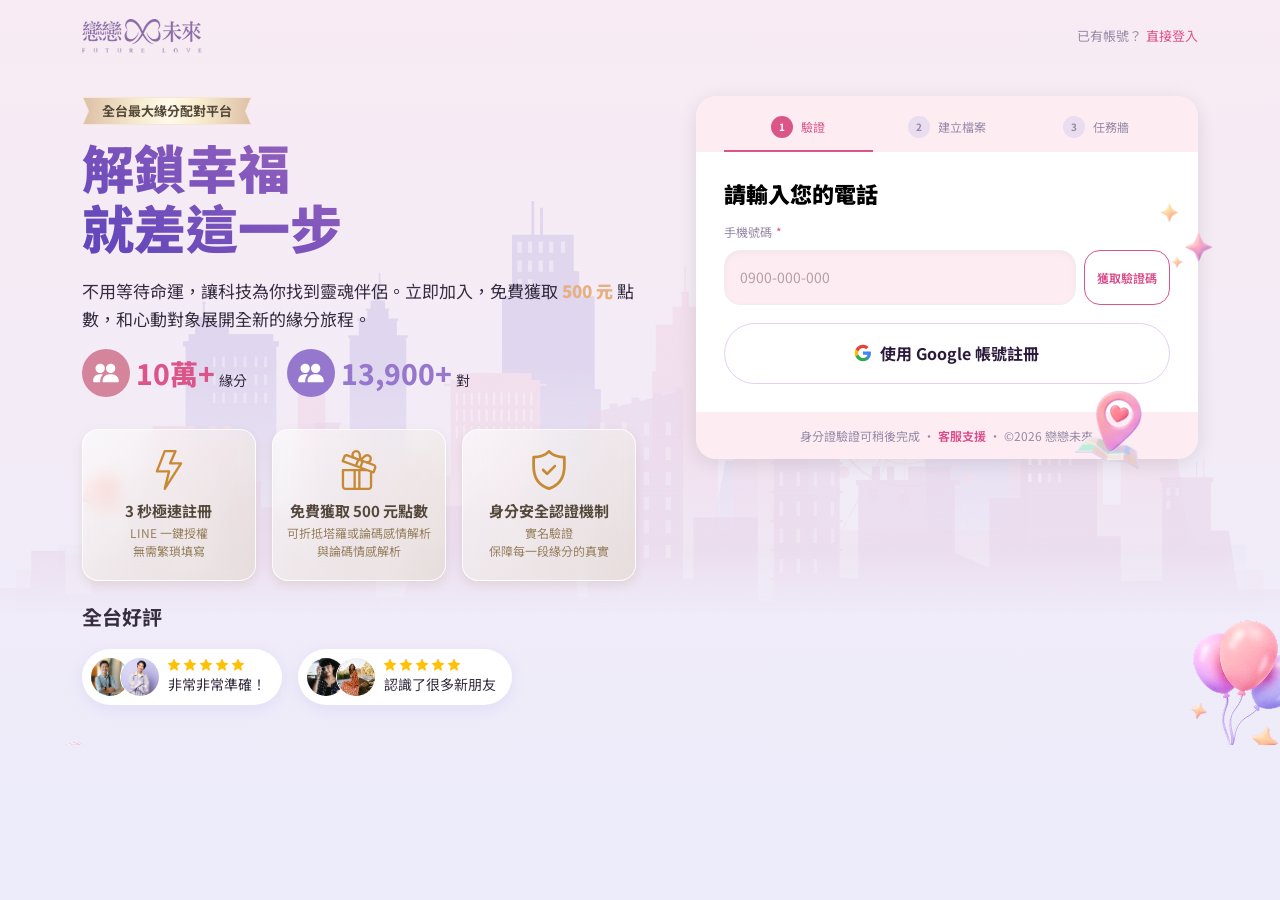
==== commit b5072c44: "能改的已都改" ====
--- a/google-phone.html
+++ b/google-phone.html
@@ -98,7 +98,7 @@
                     />
                     <h2 class="hero-benefit-title">免費獲取 500 元點數</h2>
                     <p class="hero-benefit-desc">
-                      可折抵線上塔羅占卜<br />與生命靈數解析
+                      可折抵塔羅或論碼感情解析<br />與論碼情感解析
                     </p>
                   </div>
                 </div>
--- a/css/main.css
+++ b/css/main.css
@@ -149,6 +149,11 @@
   .side-menu a img {
     width: 28px;
   }
+}
+
+.font-remark {
+  font-size: 13px;
+  color: #968AA7;
 }
 
 .register-layout {
@@ -743,6 +748,21 @@
 .btn-cta--outline:hover {
   background: #FEF8FB;
   color: #C23D78;
+}
+
+.btn-cta--line {
+  color: #FFFFFF;
+  background: -webkit-gradient(linear, left top, right top, from(#67CC92), to(#B1D17D));
+  background: linear-gradient(to right, #67CC92 0%, #B1D17D 100%);
+}
+
+.btn-cta--line:hover {
+  background-color: #05A847;
+  color: #FFFFFF;
+  -webkit-transform: translateY(-1px);
+          transform: translateY(-1px);
+  -webkit-box-shadow: 0 4px 12px rgba(6, 199, 85, 0.35);
+          box-shadow: 0 4px 12px rgba(6, 199, 85, 0.35);
 }
 
 .btn-verify {
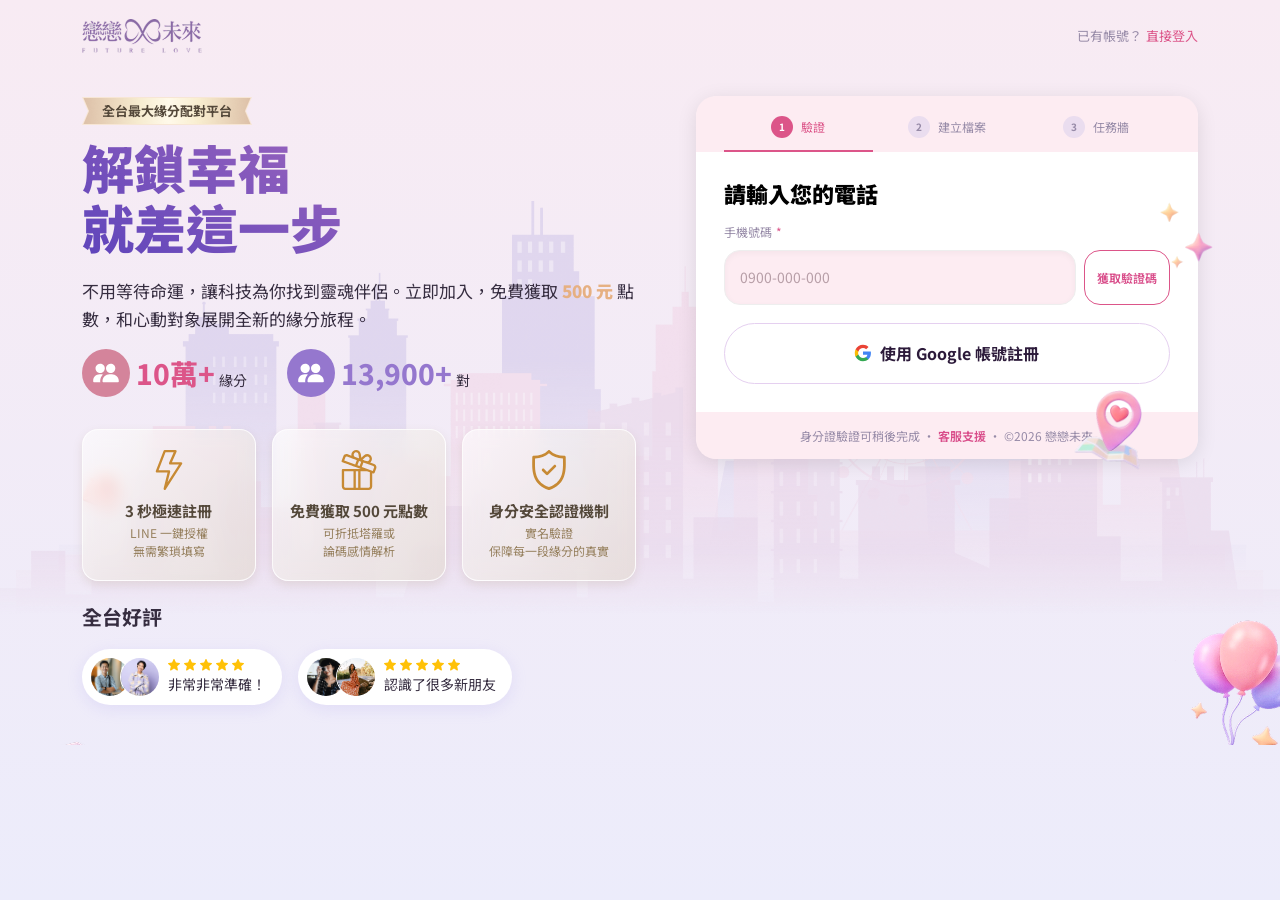
==== commit 52d28beb: "小改" ====
--- a/google-phone.html
+++ b/google-phone.html
@@ -33,7 +33,7 @@
     <main class="register-layout">
       <div class="container">
         <!-- Left: Hero Panel -->
-        <aside class="register-hero">
+        <aside class="register-hero d-md-block d-none">
           <div class="hero">
             <!-- Platform badge -->
             <span class="hero-badge">全台最大緣分配對平台</span>
@@ -98,7 +98,7 @@
                     />
                     <h2 class="hero-benefit-title">免費獲取 500 元點數</h2>
                     <p class="hero-benefit-desc">
-                      可折抵塔羅或論碼感情解析<br />與論碼情感解析
+                      可折抵塔羅或<br>論碼感情解析
                     </p>
                   </div>
                 </div>
